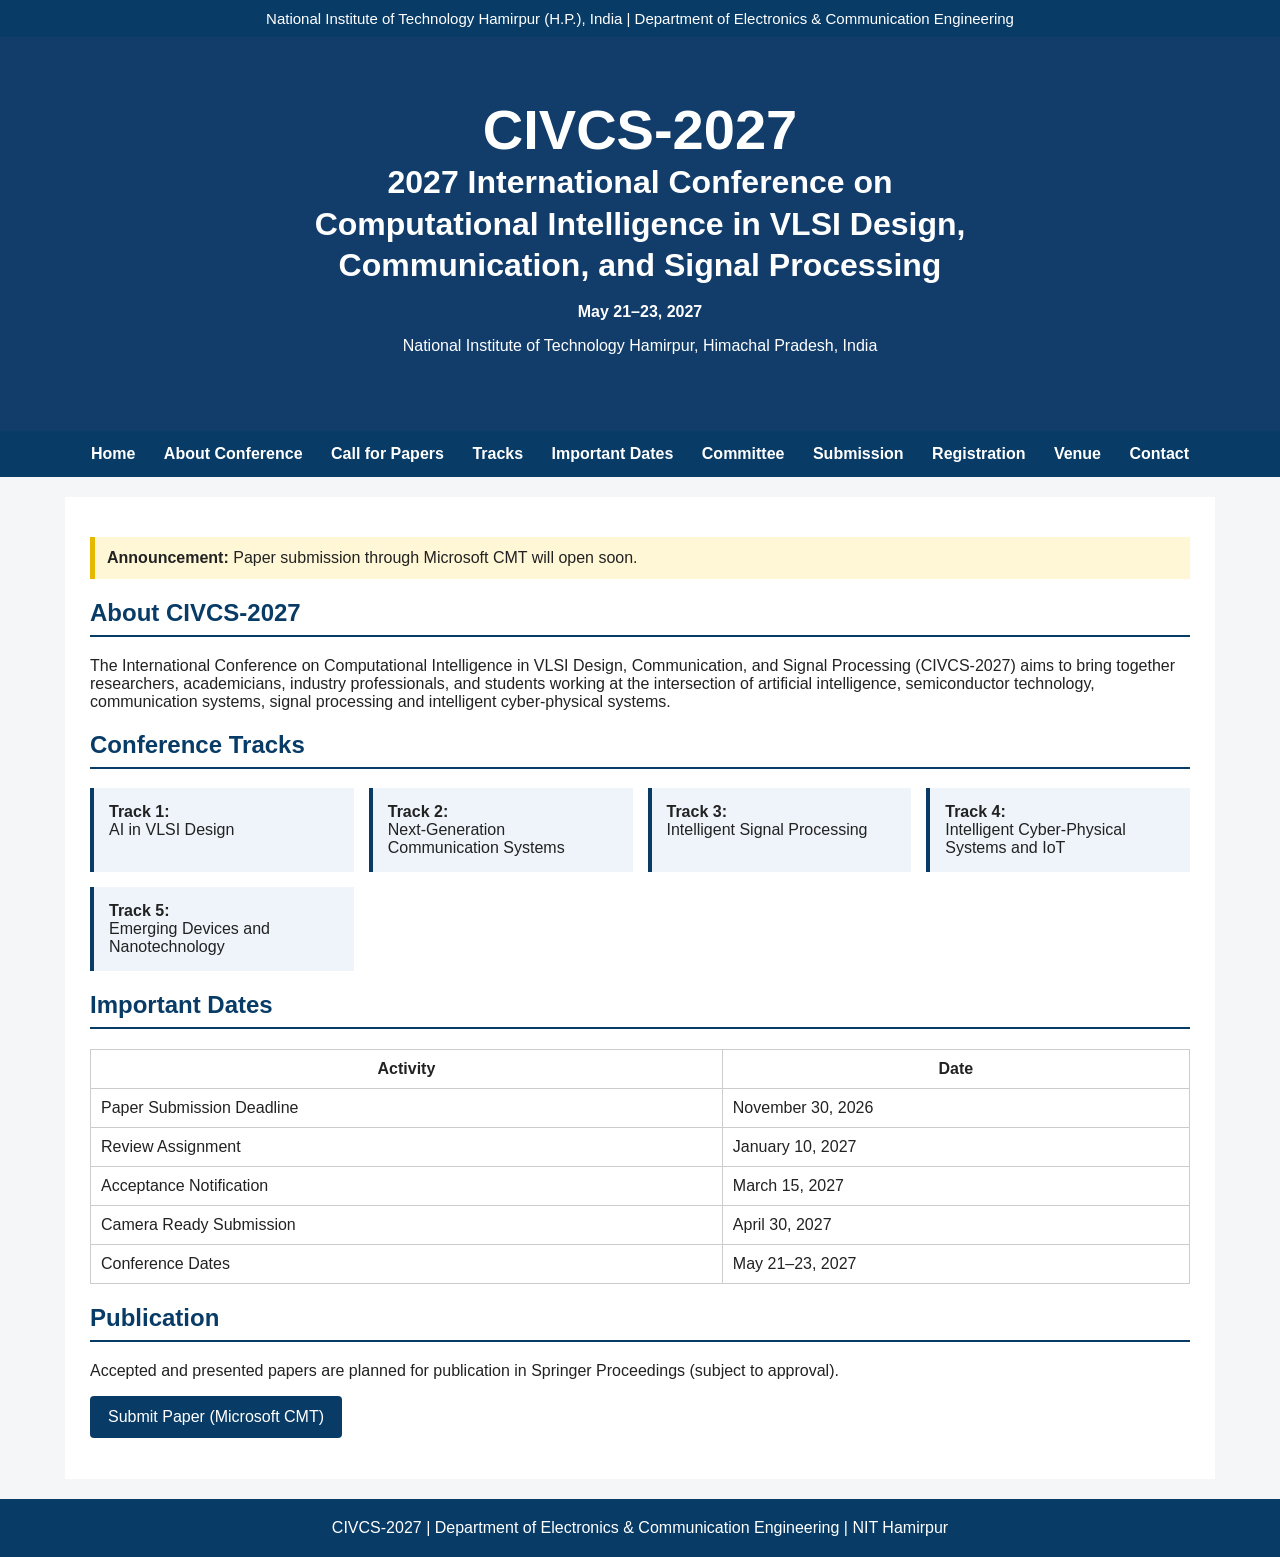
==== index.html @ 6643ed96 "Add files via upload" ====
<!DOCTYPE html>
<html>
<head>
<title>CIVCS-2027</title>
<link rel="stylesheet" href="css/style.css">
</head>
<body>

<div class="top-strip">
National Institute of Technology Hamirpur (H.P.), India |
Department of Electronics & Communication Engineering
</div>

<div class="hero">
<h1>CIVCS-2027</h1>
<h2>2027 International Conference on<br>
Computational Intelligence in VLSI Design,<br>
Communication, and Signal Processing</h2>
<p><strong>May 21–23, 2027</strong></p>
<p>National Institute of Technology Hamirpur, Himachal Pradesh, India</p>
</div>

<nav>
<a href="#">Home</a>
<a href="#">About Conference</a>
<a href="#">Call for Papers</a>
<a href="#">Tracks</a>
<a href="#">Important Dates</a>
<a href="#">Committee</a>
<a href="#">Submission</a>
<a href="#">Registration</a>
<a href="#">Venue</a>
<a href="#">Contact</a>
</nav>

<div class="container">

<div class="notice">
<strong>Announcement:</strong> Paper submission through Microsoft CMT will open soon.
</div>

<h2 class="section-title">About CIVCS-2027</h2>
<p>
The International Conference on Computational Intelligence in VLSI Design, Communication, and Signal Processing (CIVCS-2027)
aims to bring together researchers, academicians, industry professionals, and students working at the intersection of artificial intelligence,
semiconductor technology, communication systems, signal processing and intelligent cyber-physical systems.
</p>

<h2 class="section-title">Conference Tracks</h2>

<div class="cards">
<div class="card"><strong>Track 1:</strong><br>AI in VLSI Design</div>
<div class="card"><strong>Track 2:</strong><br>Next-Generation Communication Systems</div>
<div class="card"><strong>Track 3:</strong><br>Intelligent Signal Processing</div>
<div class="card"><strong>Track 4:</strong><br>Intelligent Cyber-Physical Systems and IoT</div>
<div class="card"><strong>Track 5:</strong><br>Emerging Devices and Nanotechnology</div>
</div>

<h2 class="section-title">Important Dates</h2>
<table>
<tr><th>Activity</th><th>Date</th></tr>
<tr><td>Paper Submission Deadline</td><td>November 30, 2026</td></tr>
<tr><td>Review Assignment</td><td>January 10, 2027</td></tr>
<tr><td>Acceptance Notification</td><td>March 15, 2027</td></tr>
<tr><td>Camera Ready Submission</td><td>April 30, 2027</td></tr>
<tr><td>Conference Dates</td><td>May 21–23, 2027</td></tr>
</table>

<h2 class="section-title">Publication</h2>
<p>Accepted and presented papers are planned for publication in Springer Proceedings (subject to approval).</p>

<p><a class="btn" href="#">Submit Paper (Microsoft CMT)</a></p>

</div>

<footer>
CIVCS-2027 | Department of Electronics & Communication Engineering | NIT Hamirpur
</footer>

</body>
</html>
---- css/style.css ----
body{font-family:Arial,Helvetica,sans-serif;margin:0;background:#f5f6f8;color:#222}
.top-strip{background:#083b66;color:#fff;text-align:center;padding:10px;font-size:15px}
.hero{background:#123d6b;color:white;text-align:center;padding:60px 20px}
.hero h1{font-size:56px;margin:0}
.hero h2{font-size:32px;line-height:1.3;max-width:950px;margin:auto}
nav{background:#083b66;padding:14px;text-align:center}
nav a{color:#fff;text-decoration:none;padding:10px 12px;font-weight:bold}
.container{max-width:1100px;margin:20px auto;background:#fff;padding:25px}
.section-title{color:#083b66;border-bottom:2px solid #083b66;padding-bottom:8px}
.notice{background:#fff7d6;padding:12px;border-left:5px solid #e6b800;margin:15px 0}
.cards{display:grid;grid-template-columns:repeat(auto-fit,minmax(250px,1fr));gap:15px}
.card{background:#eef4fa;padding:15px;border-left:4px solid #083b66}
table{border-collapse:collapse;width:100%}
th,td{border:1px solid #ccc;padding:10px}
.btn{display:inline-block;background:#083b66;color:#fff;padding:12px 18px;text-decoration:none;border-radius:4px}
footer{background:#083b66;color:white;text-align:center;padding:20px}
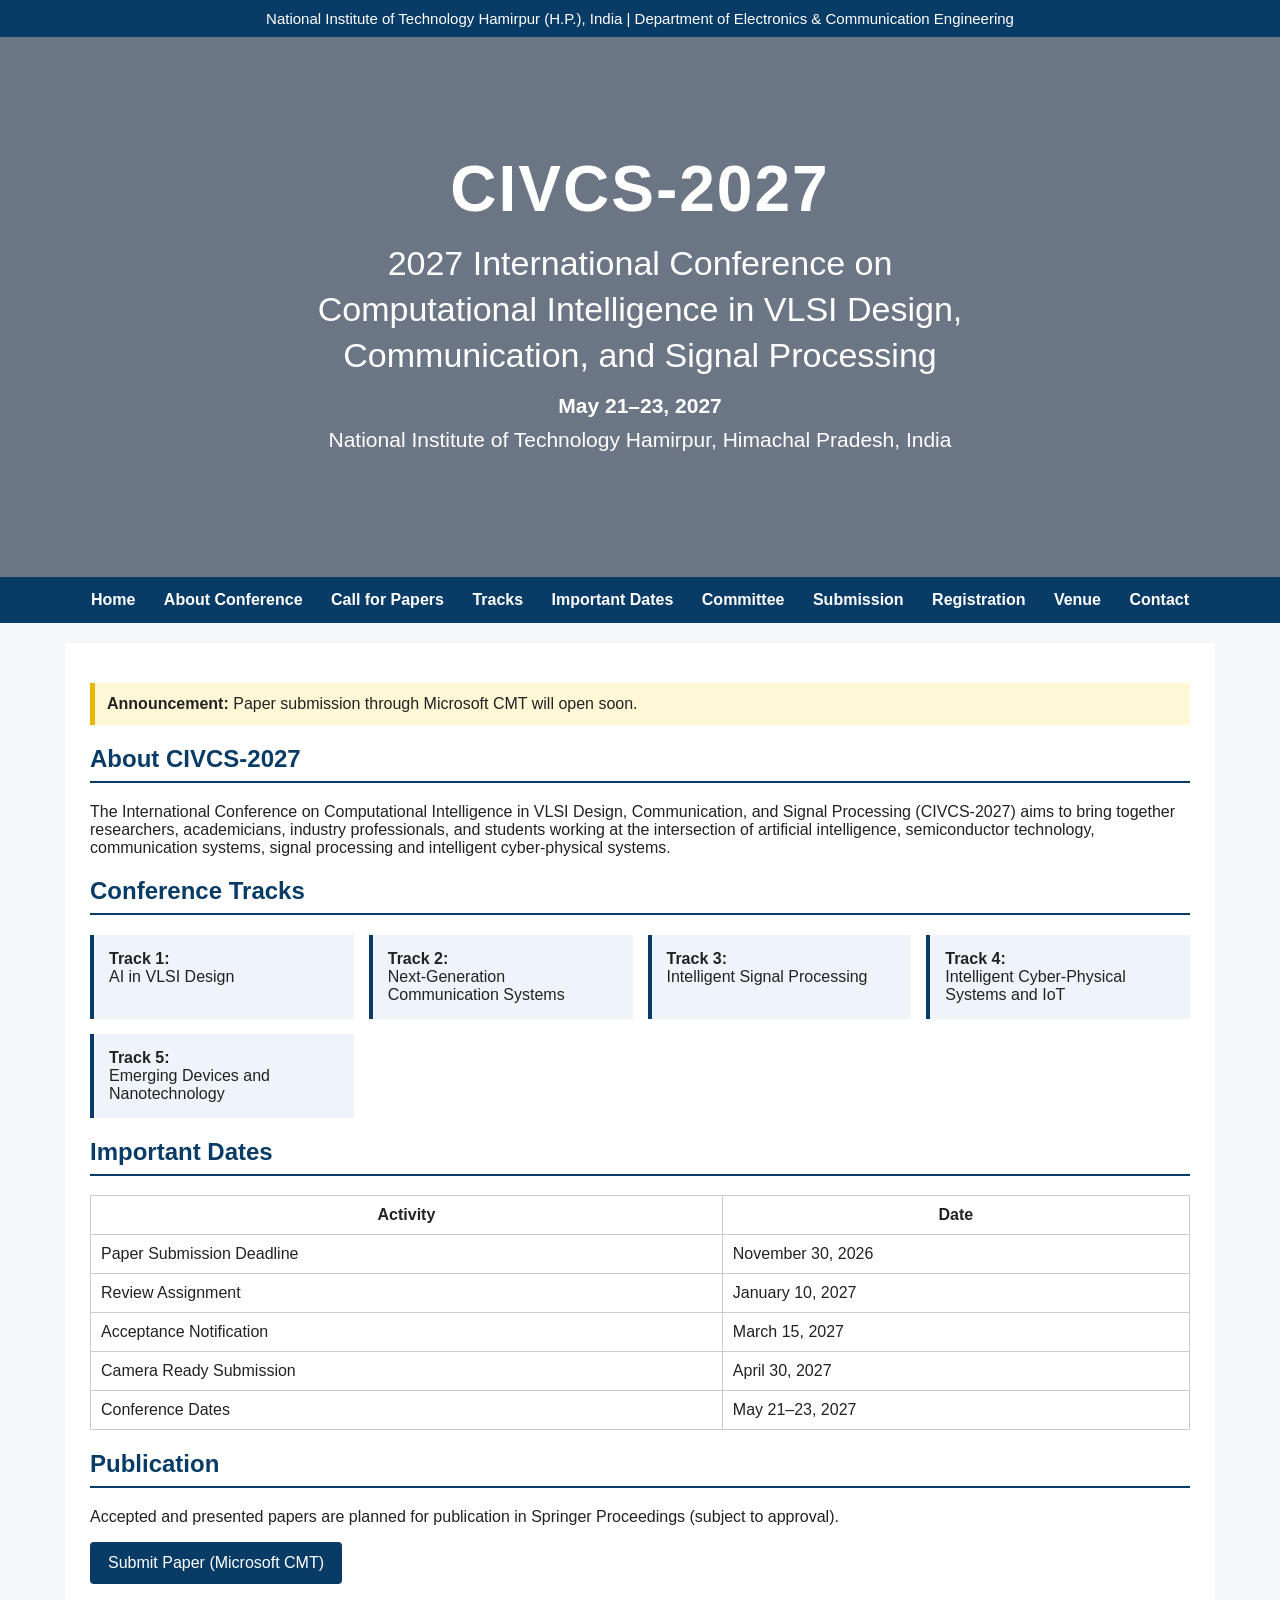
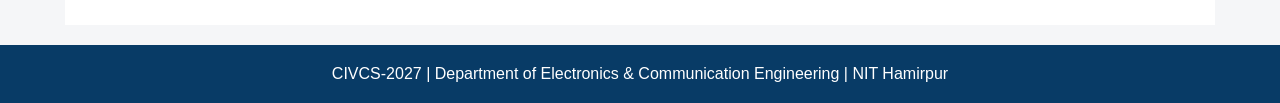
==== commit 3ed0b7ff: "Add files via upload" ====
--- a/index.html
+++ b/index.html
@@ -1,10 +1,7 @@
-<!DOCTYPE html>
-<html>
-<head>
+<!DOCTYPE html><html><head>
 <title>CIVCS-2027</title>
 <link rel="stylesheet" href="css/style.css">
-</head>
-<body>
+</head><body>
 
 <div class="top-strip">
 National Institute of Technology Hamirpur (H.P.), India |
@@ -12,12 +9,14 @@
 </div>
 
 <div class="hero">
+<div class="hero-content">
 <h1>CIVCS-2027</h1>
 <h2>2027 International Conference on<br>
 Computational Intelligence in VLSI Design,<br>
 Communication, and Signal Processing</h2>
 <p><strong>May 21–23, 2027</strong></p>
 <p>National Institute of Technology Hamirpur, Himachal Pradesh, India</p>
+</div>
 </div>
 
 <nav>
@@ -34,20 +33,14 @@
 </nav>
 
 <div class="container">
-
-<div class="notice">
-<strong>Announcement:</strong> Paper submission through Microsoft CMT will open soon.
-</div>
+<div class="notice"><strong>Announcement:</strong> Paper submission through Microsoft CMT will open soon.</div>
 
 <h2 class="section-title">About CIVCS-2027</h2>
-<p>
-The International Conference on Computational Intelligence in VLSI Design, Communication, and Signal Processing (CIVCS-2027)
+<p>The International Conference on Computational Intelligence in VLSI Design, Communication, and Signal Processing (CIVCS-2027)
 aims to bring together researchers, academicians, industry professionals, and students working at the intersection of artificial intelligence,
-semiconductor technology, communication systems, signal processing and intelligent cyber-physical systems.
-</p>
+semiconductor technology, communication systems, signal processing and intelligent cyber-physical systems.</p>
 
 <h2 class="section-title">Conference Tracks</h2>
-
 <div class="cards">
 <div class="card"><strong>Track 1:</strong><br>AI in VLSI Design</div>
 <div class="card"><strong>Track 2:</strong><br>Next-Generation Communication Systems</div>
@@ -70,12 +63,7 @@
 <p>Accepted and presented papers are planned for publication in Springer Proceedings (subject to approval).</p>
 
 <p><a class="btn" href="#">Submit Paper (Microsoft CMT)</a></p>
-
 </div>
 
-<footer>
-CIVCS-2027 | Department of Electronics & Communication Engineering | NIT Hamirpur
-</footer>
-
-</body>
-</html>
+<footer>CIVCS-2027 | Department of Electronics & Communication Engineering | NIT Hamirpur</footer>
+</body></html>
--- a/css/style.css
+++ b/css/style.css
@@ -1,9 +1,24 @@
 
 body{font-family:Arial,Helvetica,sans-serif;margin:0;background:#f5f6f8;color:#222}
 .top-strip{background:#083b66;color:#fff;text-align:center;padding:10px;font-size:15px}
-.hero{background:#123d6b;color:white;text-align:center;padding:60px 20px}
-.hero h1{font-size:56px;margin:0}
-.hero h2{font-size:32px;line-height:1.3;max-width:950px;margin:auto}
+.hero{
+height:500px;
+background:
+linear-gradient(rgba(8,25,50,.58),rgba(8,25,50,.58)),
+url('images/banner.png');
+background-size:cover;
+background-position:center;
+display:flex;
+align-items:center;
+justify-content:center;
+text-align:center;
+color:white;
+padding:20px;
+}
+.hero-content{max-width:1000px}
+.hero h1{font-size:64px;margin:0;letter-spacing:2px;font-weight:700}
+.hero h2{font-size:34px;line-height:1.35;margin:15px auto;max-width:900px;font-weight:500}
+.hero p{font-size:21px;margin:10px 0}
 nav{background:#083b66;padding:14px;text-align:center}
 nav a{color:#fff;text-decoration:none;padding:10px 12px;font-weight:bold}
 .container{max-width:1100px;margin:20px auto;background:#fff;padding:25px}
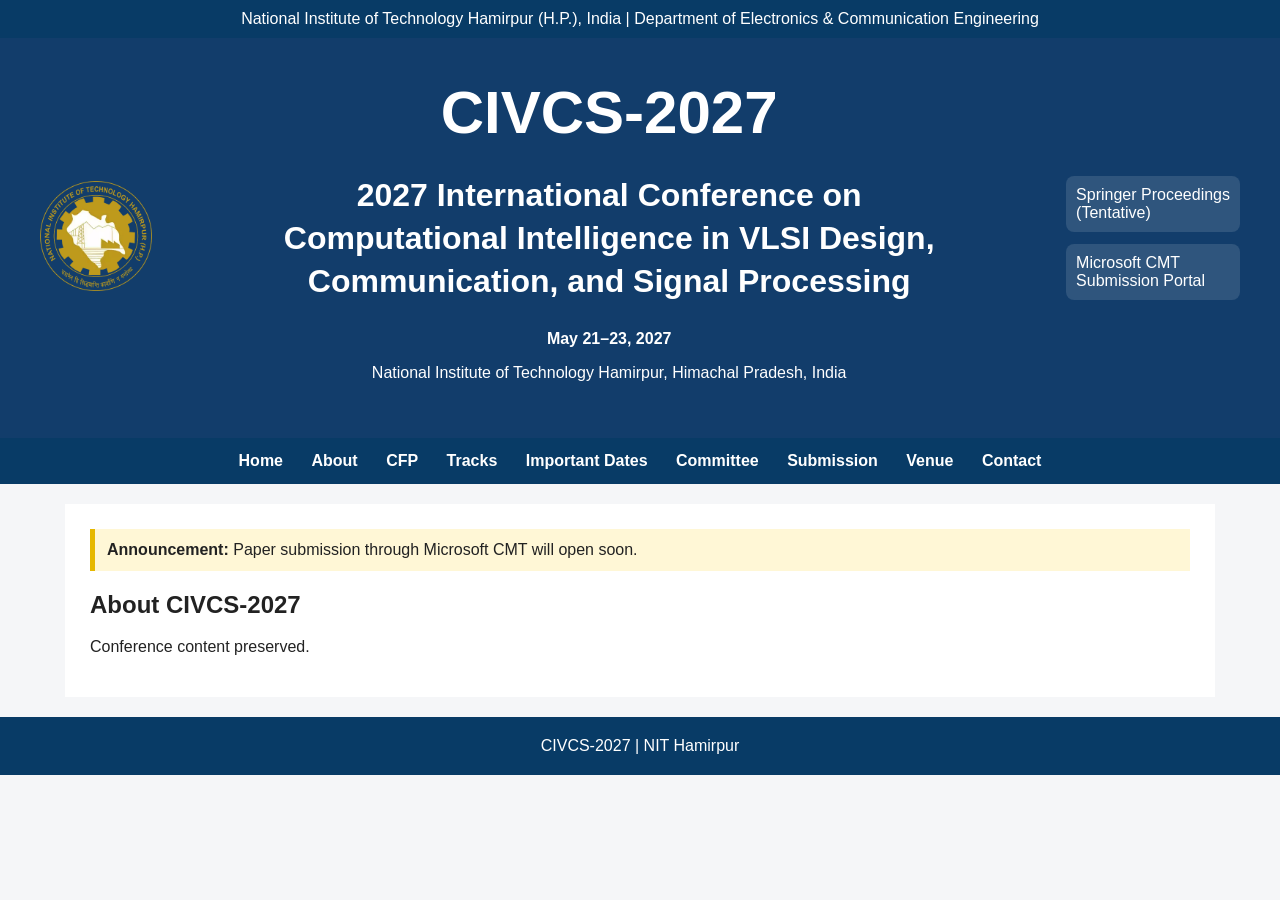
==== commit 33596238: "Add files via upload" ====
--- a/index.html
+++ b/index.html
@@ -1,7 +1,6 @@
-<!DOCTYPE html><html><head>
-<title>CIVCS-2027</title>
-<link rel="stylesheet" href="css/style.css">
-</head><body>
+<!DOCTYPE html>
+<html><head><title>CIVCS-2027</title>
+<link rel="stylesheet" href="css/style.css"></head><body>
 
 <div class="top-strip">
 National Institute of Technology Hamirpur (H.P.), India |
@@ -9,6 +8,12 @@
 </div>
 
 <div class="hero">
+<div class="hero-wrap">
+
+<div class="logo-left">
+<img src="images/nit_logo.png">
+</div>
+
 <div class="hero-content">
 <h1>CIVCS-2027</h1>
 <h2>2027 International Conference on<br>
@@ -17,53 +22,32 @@
 <p><strong>May 21–23, 2027</strong></p>
 <p>National Institute of Technology Hamirpur, Himachal Pradesh, India</p>
 </div>
+
+<div class="right-badges">
+<div class="badge">Springer Proceedings<br>(Tentative)</div>
+<div class="badge">Microsoft CMT<br>Submission Portal</div>
+</div>
+
+</div>
 </div>
 
 <nav>
 <a href="#">Home</a>
-<a href="#">About Conference</a>
-<a href="#">Call for Papers</a>
+<a href="#">About</a>
+<a href="#">CFP</a>
 <a href="#">Tracks</a>
 <a href="#">Important Dates</a>
 <a href="#">Committee</a>
 <a href="#">Submission</a>
-<a href="#">Registration</a>
 <a href="#">Venue</a>
 <a href="#">Contact</a>
 </nav>
 
 <div class="container">
 <div class="notice"><strong>Announcement:</strong> Paper submission through Microsoft CMT will open soon.</div>
-
-<h2 class="section-title">About CIVCS-2027</h2>
-<p>The International Conference on Computational Intelligence in VLSI Design, Communication, and Signal Processing (CIVCS-2027)
-aims to bring together researchers, academicians, industry professionals, and students working at the intersection of artificial intelligence,
-semiconductor technology, communication systems, signal processing and intelligent cyber-physical systems.</p>
-
-<h2 class="section-title">Conference Tracks</h2>
-<div class="cards">
-<div class="card"><strong>Track 1:</strong><br>AI in VLSI Design</div>
-<div class="card"><strong>Track 2:</strong><br>Next-Generation Communication Systems</div>
-<div class="card"><strong>Track 3:</strong><br>Intelligent Signal Processing</div>
-<div class="card"><strong>Track 4:</strong><br>Intelligent Cyber-Physical Systems and IoT</div>
-<div class="card"><strong>Track 5:</strong><br>Emerging Devices and Nanotechnology</div>
+<h2>About CIVCS-2027</h2>
+<p>Conference content preserved.</p>
 </div>
 
-<h2 class="section-title">Important Dates</h2>
-<table>
-<tr><th>Activity</th><th>Date</th></tr>
-<tr><td>Paper Submission Deadline</td><td>November 30, 2026</td></tr>
-<tr><td>Review Assignment</td><td>January 10, 2027</td></tr>
-<tr><td>Acceptance Notification</td><td>March 15, 2027</td></tr>
-<tr><td>Camera Ready Submission</td><td>April 30, 2027</td></tr>
-<tr><td>Conference Dates</td><td>May 21–23, 2027</td></tr>
-</table>
-
-<h2 class="section-title">Publication</h2>
-<p>Accepted and presented papers are planned for publication in Springer Proceedings (subject to approval).</p>
-
-<p><a class="btn" href="#">Submit Paper (Microsoft CMT)</a></p>
-</div>
-
-<footer>CIVCS-2027 | Department of Electronics & Communication Engineering | NIT Hamirpur</footer>
+<footer>CIVCS-2027 | NIT Hamirpur</footer>
 </body></html>
--- a/css/style.css
+++ b/css/style.css
@@ -1,32 +1,16 @@
 
 body{font-family:Arial,Helvetica,sans-serif;margin:0;background:#f5f6f8;color:#222}
-.top-strip{background:#083b66;color:#fff;text-align:center;padding:10px;font-size:15px}
-.hero{
-height:500px;
-background:
-linear-gradient(rgba(8,25,50,.58),rgba(8,25,50,.58)),
-url('images/banner.png');
-background-size:cover;
-background-position:center;
-display:flex;
-align-items:center;
-justify-content:center;
-text-align:center;
-color:white;
-padding:20px;
-}
-.hero-content{max-width:1000px}
-.hero h1{font-size:64px;margin:0;letter-spacing:2px;font-weight:700}
-.hero h2{font-size:34px;line-height:1.35;margin:15px auto;max-width:900px;font-weight:500}
-.hero p{font-size:21px;margin:10px 0}
+.top-strip{background:#083b66;color:#fff;text-align:center;padding:10px}
+.hero{background:#123d6b;color:white;padding:40px 20px}
+.hero-wrap{display:flex;justify-content:space-between;align-items:center;max-width:1200px;margin:auto}
+.logo-left img{height:110px}
+.hero-content{text-align:center;max-width:700px}
+.hero-content h1{font-size:60px;margin:0}
+.hero-content h2{font-size:32px;line-height:1.35}
+.right-badges{display:flex;flex-direction:column;gap:12px}
+.badge{background:rgba(255,255,255,.12);padding:10px;border-radius:8px}
 nav{background:#083b66;padding:14px;text-align:center}
-nav a{color:#fff;text-decoration:none;padding:10px 12px;font-weight:bold}
-.container{max-width:1100px;margin:20px auto;background:#fff;padding:25px}
-.section-title{color:#083b66;border-bottom:2px solid #083b66;padding-bottom:8px}
-.notice{background:#fff7d6;padding:12px;border-left:5px solid #e6b800;margin:15px 0}
-.cards{display:grid;grid-template-columns:repeat(auto-fit,minmax(250px,1fr));gap:15px}
-.card{background:#eef4fa;padding:15px;border-left:4px solid #083b66}
-table{border-collapse:collapse;width:100%}
-th,td{border:1px solid #ccc;padding:10px}
-.btn{display:inline-block;background:#083b66;color:#fff;padding:12px 18px;text-decoration:none;border-radius:4px}
+nav a{color:white;text-decoration:none;padding:12px;font-weight:bold}
+.container{max-width:1100px;margin:20px auto;background:white;padding:25px}
+.notice{background:#fff7d6;padding:12px;border-left:5px solid #e6b800}
 footer{background:#083b66;color:white;text-align:center;padding:20px}
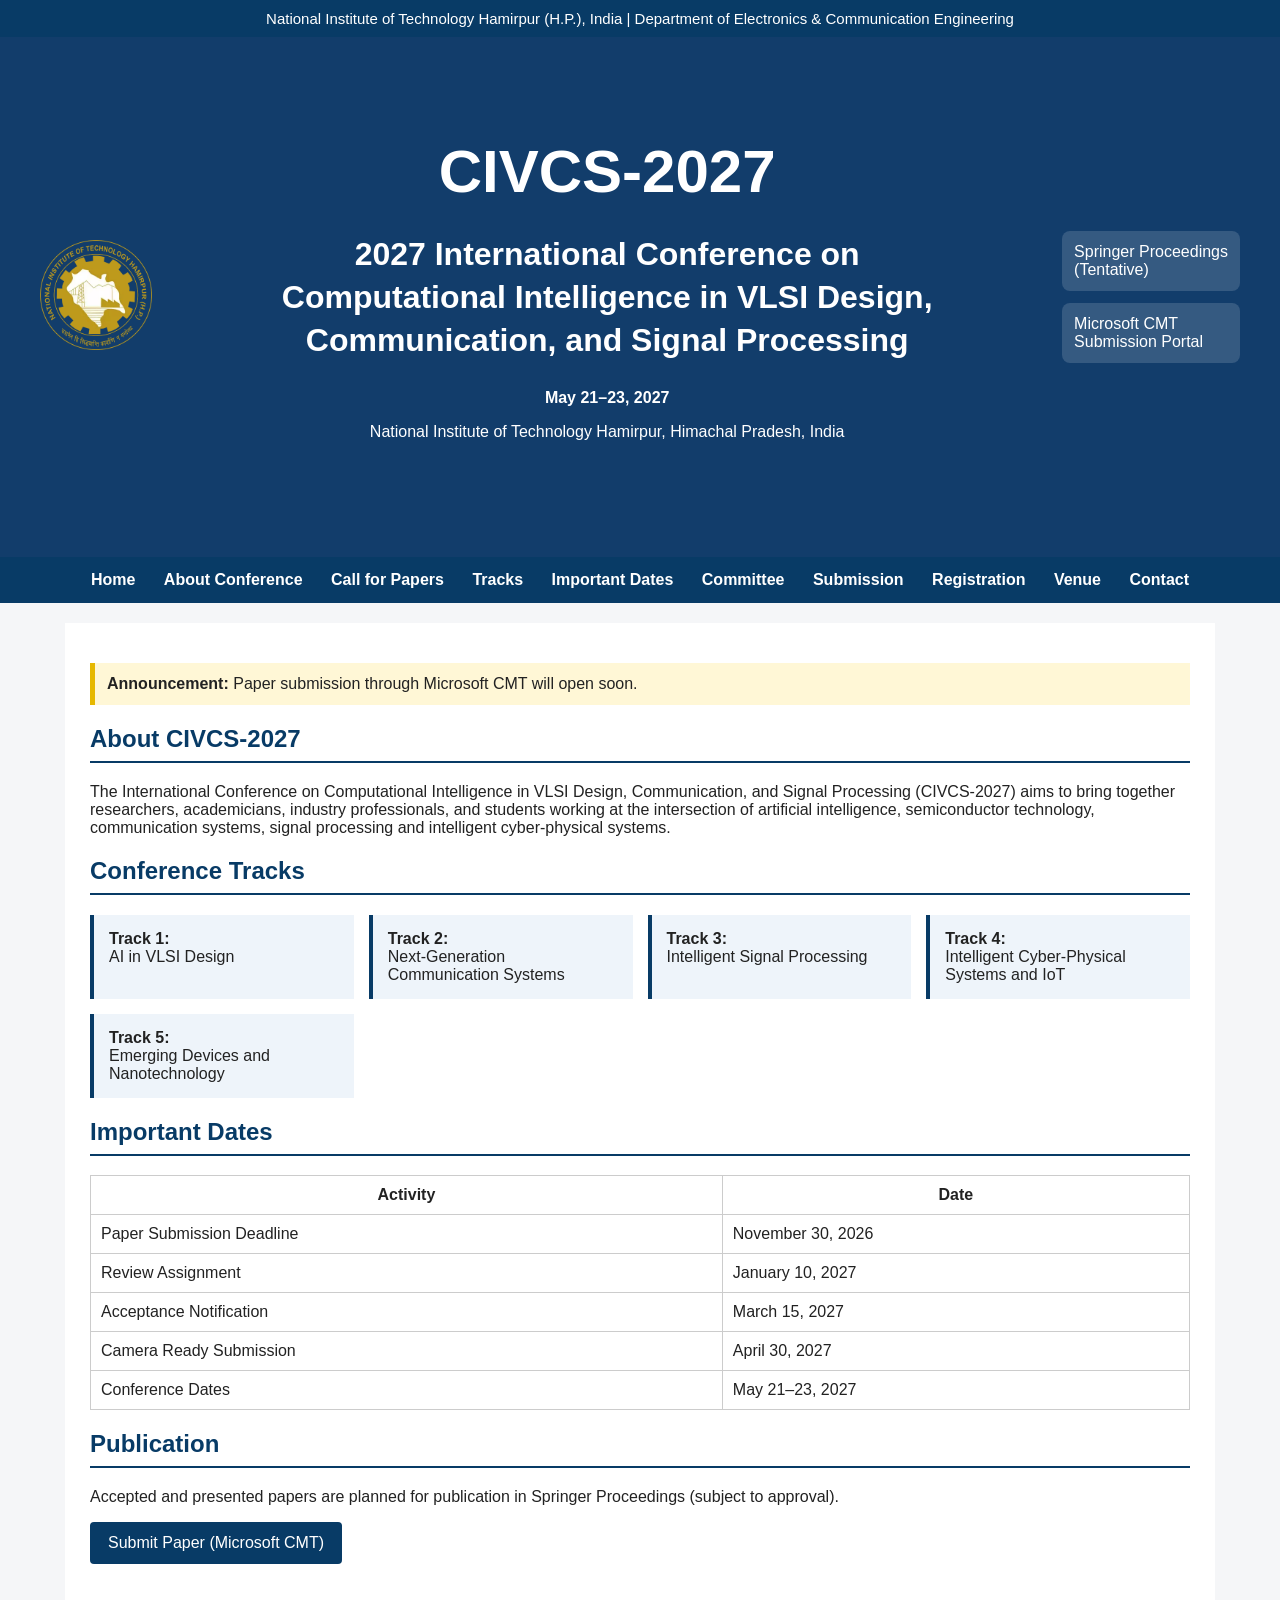
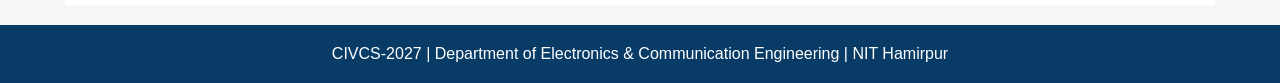
==== commit 2348110b: "Add files via upload" ====
--- a/index.html
+++ b/index.html
@@ -33,21 +33,55 @@
 
 <nav>
 <a href="#">Home</a>
-<a href="#">About</a>
-<a href="#">CFP</a>
+<a href="#">About Conference</a>
+<a href="#">Call for Papers</a>
 <a href="#">Tracks</a>
 <a href="#">Important Dates</a>
 <a href="#">Committee</a>
 <a href="#">Submission</a>
+<a href="#">Registration</a>
 <a href="#">Venue</a>
 <a href="#">Contact</a>
 </nav>
 
 <div class="container">
-<div class="notice"><strong>Announcement:</strong> Paper submission through Microsoft CMT will open soon.</div>
-<h2>About CIVCS-2027</h2>
-<p>Conference content preserved.</p>
+
+<div class="notice">
+<strong>Announcement:</strong> Paper submission through Microsoft CMT will open soon.
 </div>
 
-<footer>CIVCS-2027 | NIT Hamirpur</footer>
+<h2 class="section-title">About CIVCS-2027</h2>
+<p>
+The International Conference on Computational Intelligence in VLSI Design, Communication, and Signal Processing (CIVCS-2027)
+aims to bring together researchers, academicians, industry professionals, and students working at the intersection of artificial intelligence,
+semiconductor technology, communication systems, signal processing and intelligent cyber-physical systems.
+</p>
+
+<h2 class="section-title">Conference Tracks</h2>
+<div class="cards">
+<div class="card"><strong>Track 1:</strong><br>AI in VLSI Design</div>
+<div class="card"><strong>Track 2:</strong><br>Next-Generation Communication Systems</div>
+<div class="card"><strong>Track 3:</strong><br>Intelligent Signal Processing</div>
+<div class="card"><strong>Track 4:</strong><br>Intelligent Cyber-Physical Systems and IoT</div>
+<div class="card"><strong>Track 5:</strong><br>Emerging Devices and Nanotechnology</div>
+</div>
+
+<h2 class="section-title">Important Dates</h2>
+<table>
+<tr><th>Activity</th><th>Date</th></tr>
+<tr><td>Paper Submission Deadline</td><td>November 30, 2026</td></tr>
+<tr><td>Review Assignment</td><td>January 10, 2027</td></tr>
+<tr><td>Acceptance Notification</td><td>March 15, 2027</td></tr>
+<tr><td>Camera Ready Submission</td><td>April 30, 2027</td></tr>
+<tr><td>Conference Dates</td><td>May 21–23, 2027</td></tr>
+</table>
+
+<h2 class="section-title">Publication</h2>
+<p>Accepted and presented papers are planned for publication in Springer Proceedings (subject to approval).</p>
+
+<p><a class="btn" href="#">Submit Paper (Microsoft CMT)</a></p>
+
+</div>
+
+<footer>CIVCS-2027 | Department of Electronics & Communication Engineering | NIT Hamirpur</footer>
 </body></html>
--- a/css/style.css
+++ b/css/style.css
@@ -1,16 +1,25 @@
 
 body{font-family:Arial,Helvetica,sans-serif;margin:0;background:#f5f6f8;color:#222}
-.top-strip{background:#083b66;color:#fff;text-align:center;padding:10px}
-.hero{background:#123d6b;color:white;padding:40px 20px}
-.hero-wrap{display:flex;justify-content:space-between;align-items:center;max-width:1200px;margin:auto}
+.top-strip{background:#083b66;color:#fff;text-align:center;padding:10px;font-size:15px}
+.hero{
+height:460px;background:#123d6b;color:#fff;padding:30px 20px;
+display:flex;align-items:center;justify-content:center
+}
+.hero-wrap{display:flex;justify-content:space-between;align-items:center;max-width:1200px;width:100%}
 .logo-left img{height:110px}
 .hero-content{text-align:center;max-width:700px}
 .hero-content h1{font-size:60px;margin:0}
 .hero-content h2{font-size:32px;line-height:1.35}
 .right-badges{display:flex;flex-direction:column;gap:12px}
-.badge{background:rgba(255,255,255,.12);padding:10px;border-radius:8px}
+.badge{background:rgba(255,255,255,.15);padding:12px;border-radius:8px}
 nav{background:#083b66;padding:14px;text-align:center}
-nav a{color:white;text-decoration:none;padding:12px;font-weight:bold}
-.container{max-width:1100px;margin:20px auto;background:white;padding:25px}
-.notice{background:#fff7d6;padding:12px;border-left:5px solid #e6b800}
-footer{background:#083b66;color:white;text-align:center;padding:20px}
+nav a{color:#fff;text-decoration:none;padding:12px;font-weight:bold}
+.container{max-width:1100px;margin:20px auto;background:#fff;padding:25px}
+.section-title{color:#083b66;border-bottom:2px solid #083b66;padding-bottom:8px}
+.notice{background:#fff7d6;padding:12px;border-left:5px solid #e6b800;margin:15px 0}
+.cards{display:grid;grid-template-columns:repeat(auto-fit,minmax(250px,1fr));gap:15px}
+.card{background:#eef4fa;padding:15px;border-left:4px solid #083b66}
+table{border-collapse:collapse;width:100%}
+th,td{border:1px solid #ccc;padding:10px}
+.btn{display:inline-block;background:#083b66;color:#fff;padding:12px 18px;text-decoration:none;border-radius:4px}
+footer{background:#083b66;color:#fff;text-align:center;padding:20px}
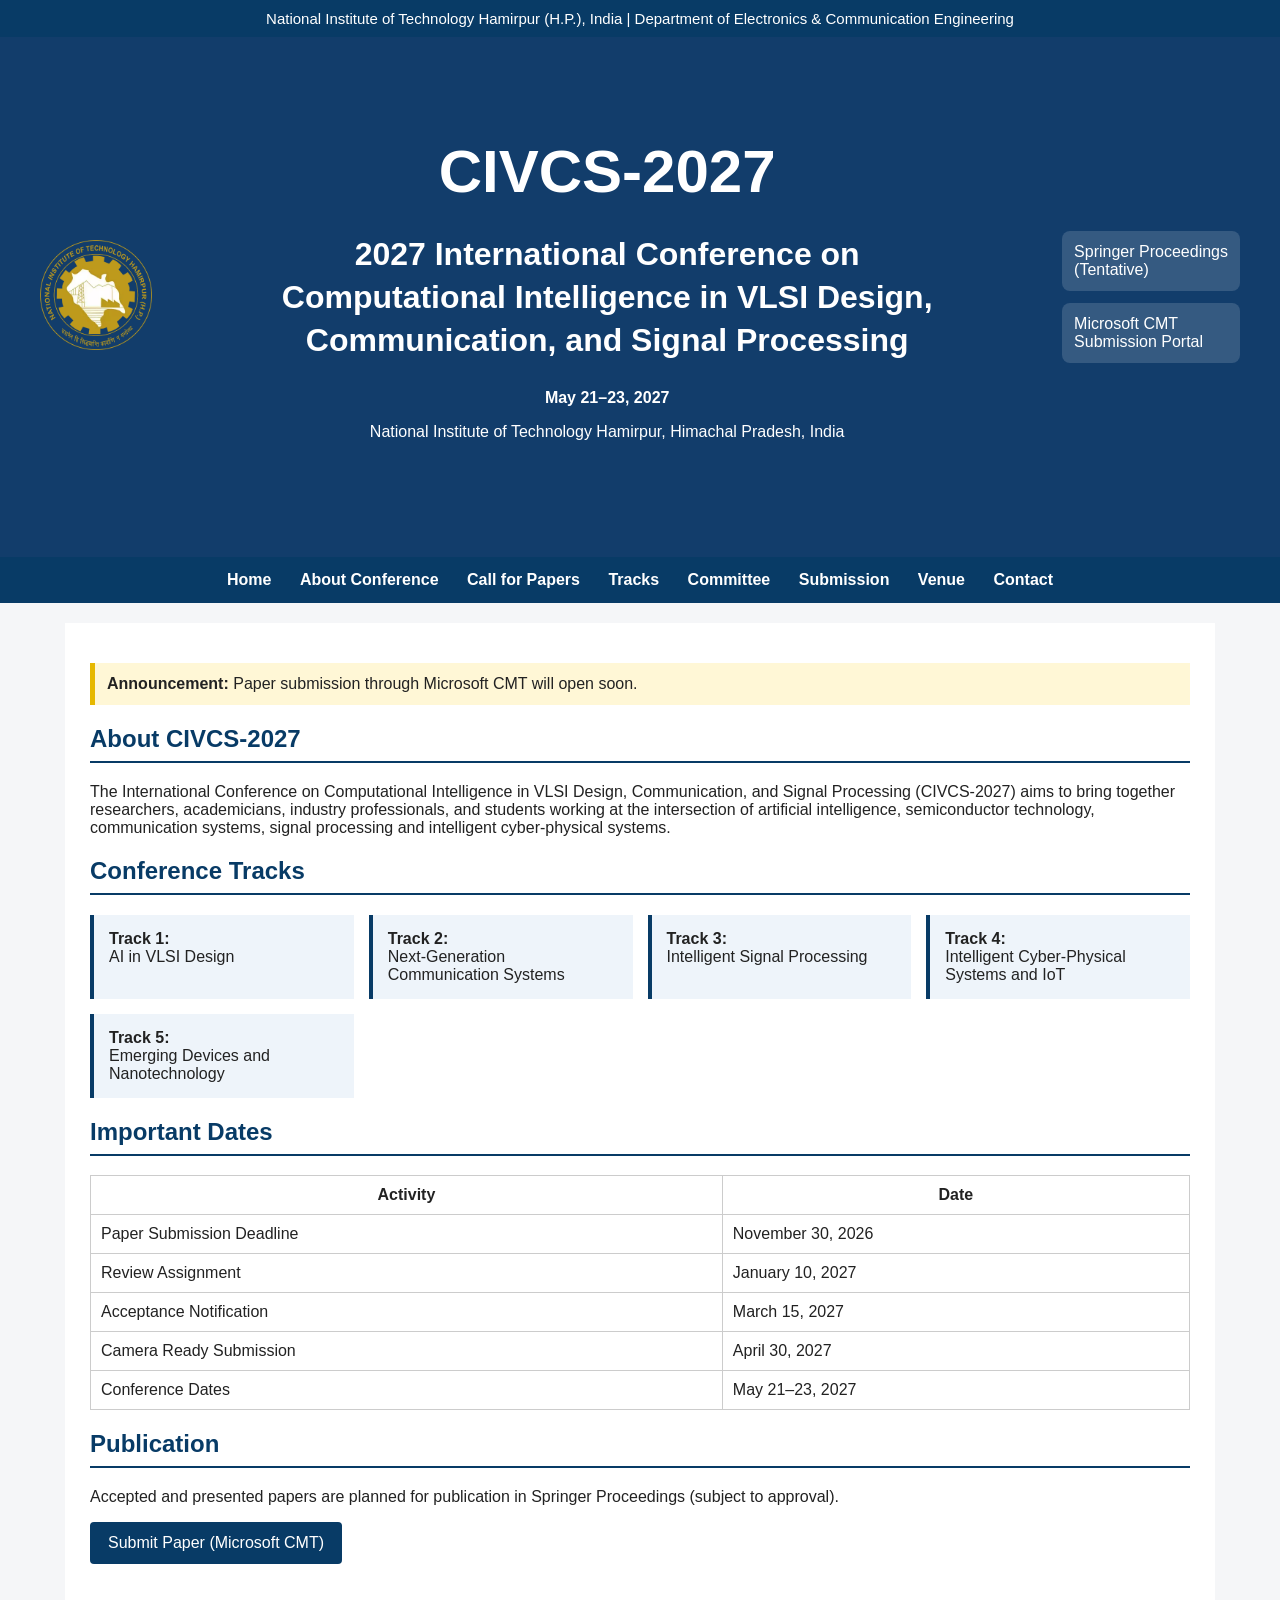
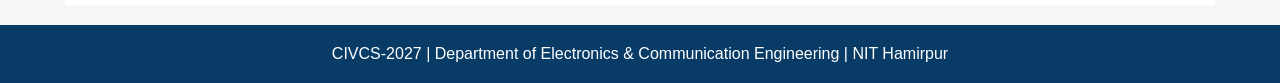
==== commit 2b92f263: "Update index.html" ====
--- a/index.html
+++ b/index.html
@@ -32,16 +32,21 @@
 </div>
 
 <nav>
-<a href="#">Home</a>
-<a href="#">About Conference</a>
-<a href="#">Call for Papers</a>
-<a href="#">Tracks</a>
-<a href="#">Important Dates</a>
-<a href="#">Committee</a>
-<a href="#">Submission</a>
-<a href="#">Registration</a>
-<a href="#">Venue</a>
-<a href="#">Contact</a>
+<a href="index.html">Home</a>
+
+<a href="about.html">About Conference</a>
+
+<a href="cfp.html">Call for Papers</a>
+
+<a href="tracks.html">Tracks</a>
+
+<a href="committee.html">Committee</a>
+
+<a href="submission.html">Submission</a>
+
+<a href="venue.html">Venue</a>
+
+<a href="contact.html">Contact</a>
 </nav>
 
 <div class="container">
@@ -84,4 +89,4 @@
 </div>
 
 <footer>CIVCS-2027 | Department of Electronics & Communication Engineering | NIT Hamirpur</footer>
-</body></html>+</body></html>
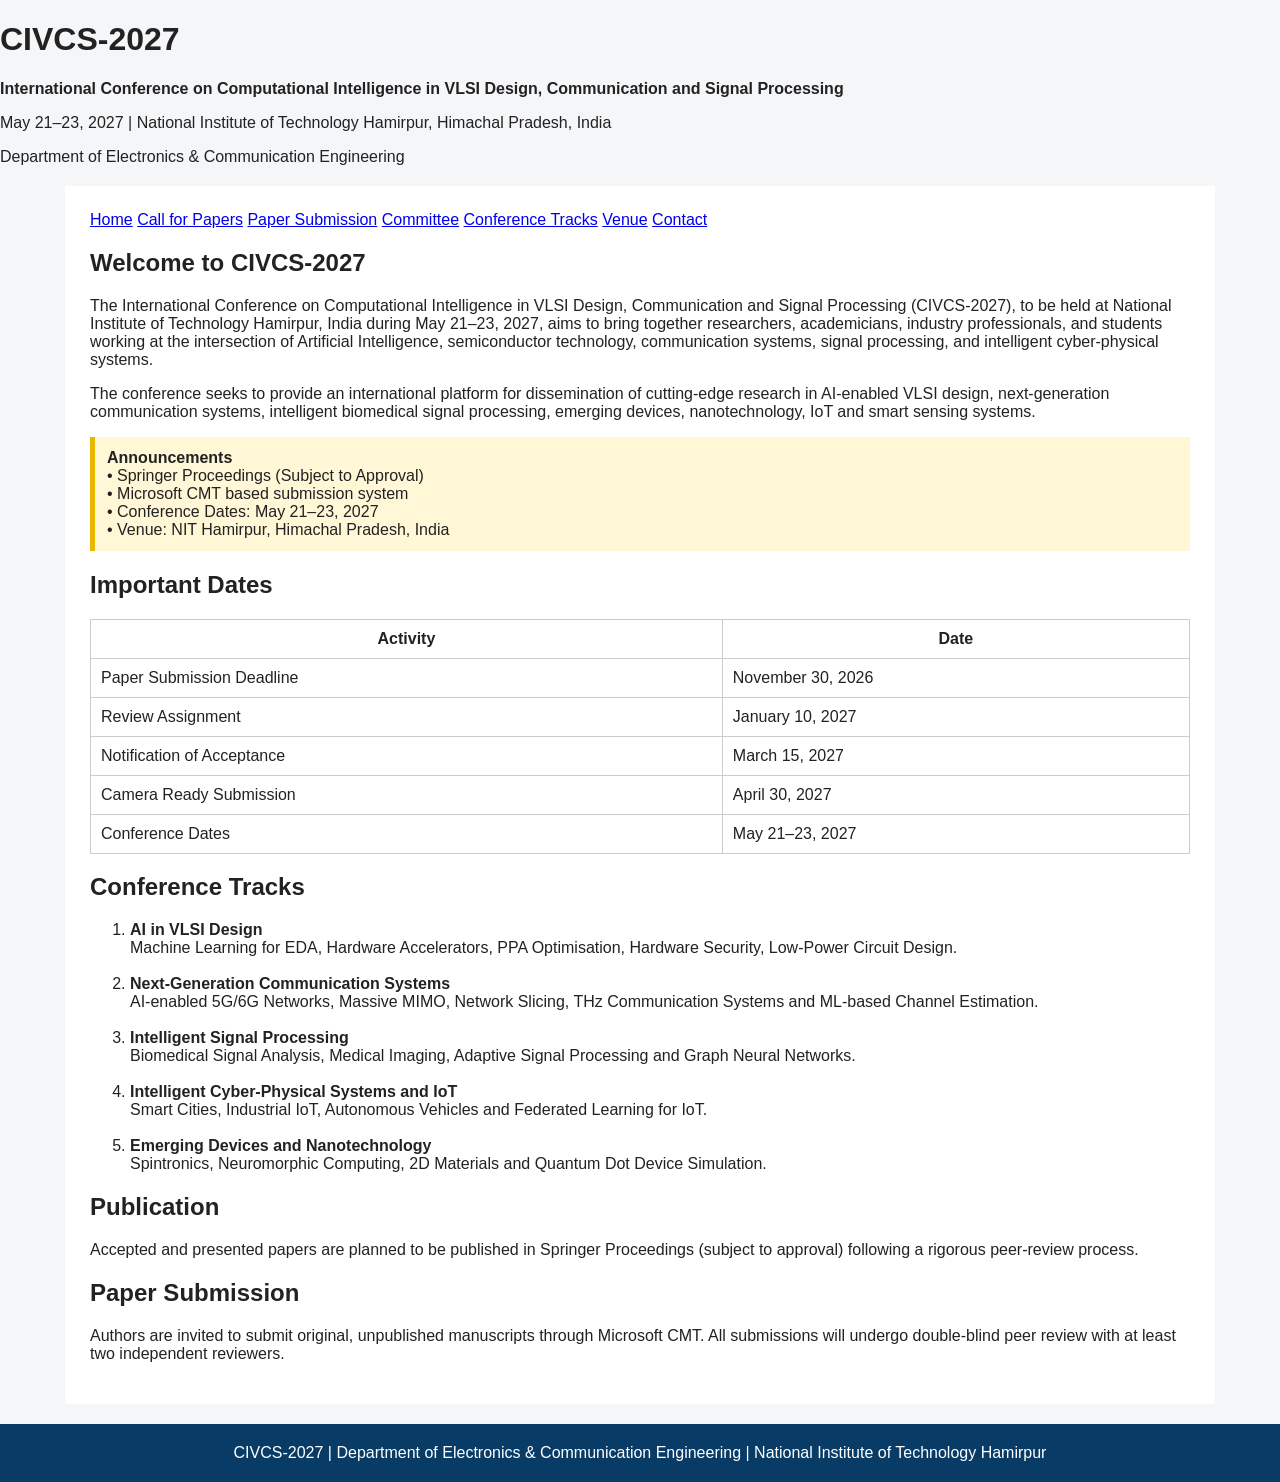
==== commit 9c184d69: "Add files via upload" ====
--- a/index.html
+++ b/index.html
@@ -1,92 +1,95 @@
 <!DOCTYPE html>
-<html><head><title>CIVCS-2027</title>
-<link rel="stylesheet" href="css/style.css"></head><body>
+<html><head>
+<title>CIVCS-2027</title>
+<link rel="stylesheet" href="css/style.css">
+</head><body>
 
-<div class="top-strip">
-National Institute of Technology Hamirpur (H.P.), India |
-Department of Electronics & Communication Engineering
+<div class="header">
+<h1>CIVCS-2027</h1>
+<p><strong>International Conference on Computational Intelligence in VLSI Design, Communication and Signal Processing</strong></p>
+<p>May 21–23, 2027 | National Institute of Technology Hamirpur, Himachal Pradesh, India</p>
+<p>Department of Electronics & Communication Engineering</p>
 </div>
 
-<div class="hero">
-<div class="hero-wrap">
+<div class="container">
 
-<div class="logo-left">
-<img src="images/nit_logo.png">
+<div class="sidebar">
+<a href="index.html">Home</a>
+<a href="cfp.html">Call for Papers</a>
+<a href="submission.html">Paper Submission</a>
+<a href="committee.html">Committee</a>
+<a href="tracks.html">Conference Tracks</a>
+<a href="venue.html">Venue</a>
+<a href="contact.html">Contact</a>
 </div>
 
-<div class="hero-content">
-<h1>CIVCS-2027</h1>
-<h2>2027 International Conference on<br>
-Computational Intelligence in VLSI Design,<br>
-Communication, and Signal Processing</h2>
-<p><strong>May 21–23, 2027</strong></p>
-<p>National Institute of Technology Hamirpur, Himachal Pradesh, India</p>
+<div class="content">
+
+<h2>Welcome to CIVCS-2027</h2>
+<p>
+The International Conference on Computational Intelligence in VLSI Design, Communication and Signal Processing (CIVCS-2027),
+to be held at National Institute of Technology Hamirpur, India during May 21–23, 2027, aims to bring together researchers,
+academicians, industry professionals, and students working at the intersection of Artificial Intelligence, semiconductor technology,
+communication systems, signal processing, and intelligent cyber-physical systems.
+</p>
+<p>
+The conference seeks to provide an international platform for dissemination of cutting-edge research in AI-enabled VLSI design,
+next-generation communication systems, intelligent biomedical signal processing, emerging devices, nanotechnology, IoT and smart sensing systems.
+</p>
+
+<div class="notice">
+<strong>Announcements</strong><br>
+• Springer Proceedings (Subject to Approval)<br>
+• Microsoft CMT based submission system<br>
+• Conference Dates: May 21–23, 2027<br>
+• Venue: NIT Hamirpur, Himachal Pradesh, India
 </div>
 
-<div class="right-badges">
-<div class="badge">Springer Proceedings<br>(Tentative)</div>
-<div class="badge">Microsoft CMT<br>Submission Portal</div>
-</div>
+<h2>Important Dates</h2>
+<table>
+<tr><th>Activity</th><th>Date</th></tr>
+<tr><td>Paper Submission Deadline</td><td>November 30, 2026</td></tr>
+<tr><td>Review Assignment</td><td>January 10, 2027</td></tr>
+<tr><td>Notification of Acceptance</td><td>March 15, 2027</td></tr>
+<tr><td>Camera Ready Submission</td><td>April 30, 2027</td></tr>
+<tr><td>Conference Dates</td><td>May 21–23, 2027</td></tr>
+</table>
+
+<h2>Conference Tracks</h2>
+<ol>
+<li><strong>AI in VLSI Design</strong><br>
+Machine Learning for EDA, Hardware Accelerators, PPA Optimisation, Hardware Security, Low-Power Circuit Design.</li><br>
+
+<li><strong>Next-Generation Communication Systems</strong><br>
+AI-enabled 5G/6G Networks, Massive MIMO, Network Slicing, THz Communication Systems and ML-based Channel Estimation.</li><br>
+
+<li><strong>Intelligent Signal Processing</strong><br>
+Biomedical Signal Analysis, Medical Imaging, Adaptive Signal Processing and Graph Neural Networks.</li><br>
+
+<li><strong>Intelligent Cyber-Physical Systems and IoT</strong><br>
+Smart Cities, Industrial IoT, Autonomous Vehicles and Federated Learning for IoT.</li><br>
+
+<li><strong>Emerging Devices and Nanotechnology</strong><br>
+Spintronics, Neuromorphic Computing, 2D Materials and Quantum Dot Device Simulation.</li>
+</ol>
+
+<h2>Publication</h2>
+<p>
+Accepted and presented papers are planned to be published in Springer Proceedings (subject to approval)
+following a rigorous peer-review process.
+</p>
+
+<h2>Paper Submission</h2>
+<p>
+Authors are invited to submit original, unpublished manuscripts through Microsoft CMT.
+All submissions will undergo double-blind peer review with at least two independent reviewers.
+</p>
 
 </div>
 </div>
 
-<nav>
-<a href="index.html">Home</a>
+<footer>
+CIVCS-2027 | Department of Electronics & Communication Engineering | National Institute of Technology Hamirpur
+</footer>
 
-<a href="about.html">About Conference</a>
-
-<a href="cfp.html">Call for Papers</a>
-
-<a href="tracks.html">Tracks</a>
-
-<a href="committee.html">Committee</a>
-
-<a href="submission.html">Submission</a>
-
-<a href="venue.html">Venue</a>
-
-<a href="contact.html">Contact</a>
-</nav>
-
-<div class="container">
-
-<div class="notice">
-<strong>Announcement:</strong> Paper submission through Microsoft CMT will open soon.
-</div>
-
-<h2 class="section-title">About CIVCS-2027</h2>
-<p>
-The International Conference on Computational Intelligence in VLSI Design, Communication, and Signal Processing (CIVCS-2027)
-aims to bring together researchers, academicians, industry professionals, and students working at the intersection of artificial intelligence,
-semiconductor technology, communication systems, signal processing and intelligent cyber-physical systems.
-</p>
-
-<h2 class="section-title">Conference Tracks</h2>
-<div class="cards">
-<div class="card"><strong>Track 1:</strong><br>AI in VLSI Design</div>
-<div class="card"><strong>Track 2:</strong><br>Next-Generation Communication Systems</div>
-<div class="card"><strong>Track 3:</strong><br>Intelligent Signal Processing</div>
-<div class="card"><strong>Track 4:</strong><br>Intelligent Cyber-Physical Systems and IoT</div>
-<div class="card"><strong>Track 5:</strong><br>Emerging Devices and Nanotechnology</div>
-</div>
-
-<h2 class="section-title">Important Dates</h2>
-<table>
-<tr><th>Activity</th><th>Date</th></tr>
-<tr><td>Paper Submission Deadline</td><td>November 30, 2026</td></tr>
-<tr><td>Review Assignment</td><td>January 10, 2027</td></tr>
-<tr><td>Acceptance Notification</td><td>March 15, 2027</td></tr>
-<tr><td>Camera Ready Submission</td><td>April 30, 2027</td></tr>
-<tr><td>Conference Dates</td><td>May 21–23, 2027</td></tr>
-</table>
-
-<h2 class="section-title">Publication</h2>
-<p>Accepted and presented papers are planned for publication in Springer Proceedings (subject to approval).</p>
-
-<p><a class="btn" href="#">Submit Paper (Microsoft CMT)</a></p>
-
-</div>
-
-<footer>CIVCS-2027 | Department of Electronics & Communication Engineering | NIT Hamirpur</footer>
-</body></html>
+</body></html>
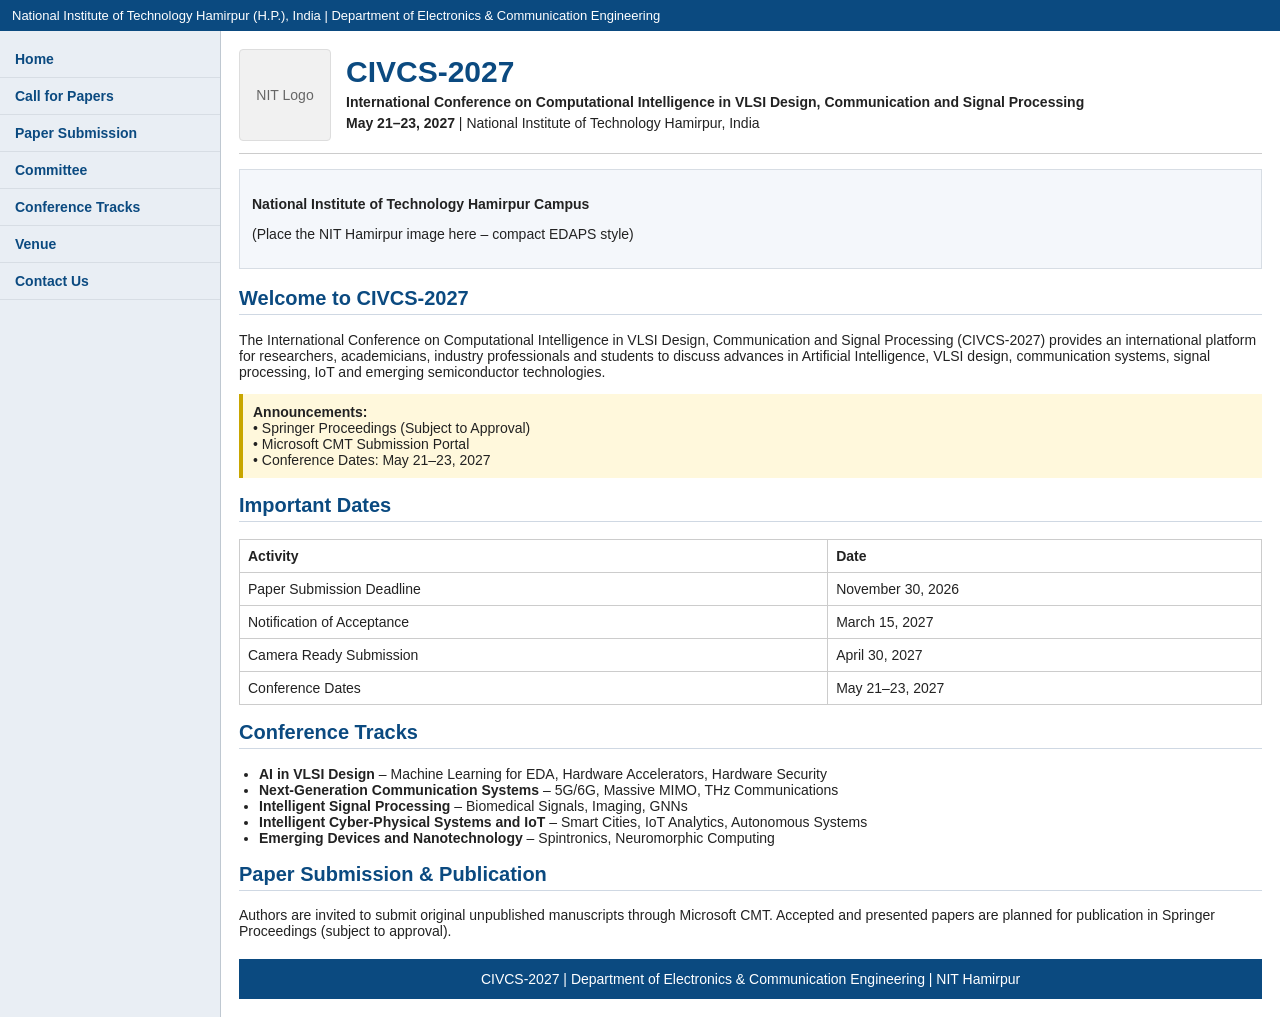
==== commit 7a62b7fc: "Add files via upload" ====
--- a/index.html
+++ b/index.html
@@ -1,17 +1,16 @@
 <!DOCTYPE html>
-<html><head>
+<html>
+<head>
 <title>CIVCS-2027</title>
 <link rel="stylesheet" href="css/style.css">
-</head><body>
+</head>
+<body>
 
-<div class="header">
-<h1>CIVCS-2027</h1>
-<p><strong>International Conference on Computational Intelligence in VLSI Design, Communication and Signal Processing</strong></p>
-<p>May 21–23, 2027 | National Institute of Technology Hamirpur, Himachal Pradesh, India</p>
-<p>Department of Electronics & Communication Engineering</p>
+<div class="topbar">
+National Institute of Technology Hamirpur (H.P.), India | Department of Electronics & Communication Engineering
 </div>
 
-<div class="container">
+<div class="wrapper">
 
 <div class="sidebar">
 <a href="index.html">Home</a>
@@ -20,76 +19,70 @@
 <a href="committee.html">Committee</a>
 <a href="tracks.html">Conference Tracks</a>
 <a href="venue.html">Venue</a>
-<a href="contact.html">Contact</a>
+<a href="contact.html">Contact Us</a>
 </div>
 
-<div class="content">
+<div class="main">
+
+<div class="header">
+<div class="logo">NIT Logo</div>
+
+<div class="title">
+<h1>CIVCS-2027</h1>
+<p><strong>International Conference on Computational Intelligence in VLSI Design, Communication and Signal Processing</strong></p>
+<p><strong>May 21–23, 2027</strong> | National Institute of Technology Hamirpur, India</p>
+</div>
+</div>
+
+<div class="hero">
+<p><strong>National Institute of Technology Hamirpur Campus</strong></p>
+<p>(Place the NIT Hamirpur image here – compact EDAPS style)</p>
+</div>
 
 <h2>Welcome to CIVCS-2027</h2>
 <p>
-The International Conference on Computational Intelligence in VLSI Design, Communication and Signal Processing (CIVCS-2027),
-to be held at National Institute of Technology Hamirpur, India during May 21–23, 2027, aims to bring together researchers,
-academicians, industry professionals, and students working at the intersection of Artificial Intelligence, semiconductor technology,
-communication systems, signal processing, and intelligent cyber-physical systems.
-</p>
-<p>
-The conference seeks to provide an international platform for dissemination of cutting-edge research in AI-enabled VLSI design,
-next-generation communication systems, intelligent biomedical signal processing, emerging devices, nanotechnology, IoT and smart sensing systems.
+The International Conference on Computational Intelligence in VLSI Design, Communication and Signal Processing (CIVCS-2027)
+provides an international platform for researchers, academicians, industry professionals and students to discuss advances
+in Artificial Intelligence, VLSI design, communication systems, signal processing, IoT and emerging semiconductor technologies.
 </p>
 
 <div class="notice">
-<strong>Announcements</strong><br>
+<strong>Announcements:</strong><br>
 • Springer Proceedings (Subject to Approval)<br>
-• Microsoft CMT based submission system<br>
-• Conference Dates: May 21–23, 2027<br>
-• Venue: NIT Hamirpur, Himachal Pradesh, India
+• Microsoft CMT Submission Portal<br>
+• Conference Dates: May 21–23, 2027
 </div>
 
 <h2>Important Dates</h2>
 <table>
 <tr><th>Activity</th><th>Date</th></tr>
 <tr><td>Paper Submission Deadline</td><td>November 30, 2026</td></tr>
-<tr><td>Review Assignment</td><td>January 10, 2027</td></tr>
 <tr><td>Notification of Acceptance</td><td>March 15, 2027</td></tr>
 <tr><td>Camera Ready Submission</td><td>April 30, 2027</td></tr>
 <tr><td>Conference Dates</td><td>May 21–23, 2027</td></tr>
 </table>
 
 <h2>Conference Tracks</h2>
-<ol>
-<li><strong>AI in VLSI Design</strong><br>
-Machine Learning for EDA, Hardware Accelerators, PPA Optimisation, Hardware Security, Low-Power Circuit Design.</li><br>
+<ul>
+<li><strong>AI in VLSI Design</strong> – Machine Learning for EDA, Hardware Accelerators, Hardware Security</li>
+<li><strong>Next-Generation Communication Systems</strong> – 5G/6G, Massive MIMO, THz Communications</li>
+<li><strong>Intelligent Signal Processing</strong> – Biomedical Signals, Imaging, GNNs</li>
+<li><strong>Intelligent Cyber-Physical Systems and IoT</strong> – Smart Cities, IoT Analytics, Autonomous Systems</li>
+<li><strong>Emerging Devices and Nanotechnology</strong> – Spintronics, Neuromorphic Computing</li>
+</ul>
 
-<li><strong>Next-Generation Communication Systems</strong><br>
-AI-enabled 5G/6G Networks, Massive MIMO, Network Slicing, THz Communication Systems and ML-based Channel Estimation.</li><br>
-
-<li><strong>Intelligent Signal Processing</strong><br>
-Biomedical Signal Analysis, Medical Imaging, Adaptive Signal Processing and Graph Neural Networks.</li><br>
-
-<li><strong>Intelligent Cyber-Physical Systems and IoT</strong><br>
-Smart Cities, Industrial IoT, Autonomous Vehicles and Federated Learning for IoT.</li><br>
-
-<li><strong>Emerging Devices and Nanotechnology</strong><br>
-Spintronics, Neuromorphic Computing, 2D Materials and Quantum Dot Device Simulation.</li>
-</ol>
-
-<h2>Publication</h2>
+<h2>Paper Submission & Publication</h2>
 <p>
-Accepted and presented papers are planned to be published in Springer Proceedings (subject to approval)
-following a rigorous peer-review process.
+Authors are invited to submit original unpublished manuscripts through Microsoft CMT.
+Accepted and presented papers are planned for publication in Springer Proceedings (subject to approval).
 </p>
 
-<h2>Paper Submission</h2>
-<p>
-Authors are invited to submit original, unpublished manuscripts through Microsoft CMT.
-All submissions will undergo double-blind peer review with at least two independent reviewers.
-</p>
+<div class="footer">
+CIVCS-2027 | Department of Electronics & Communication Engineering | NIT Hamirpur
+</div>
 
 </div>
 </div>
 
-<footer>
-CIVCS-2027 | Department of Electronics & Communication Engineering | National Institute of Technology Hamirpur
-</footer>
-
-</body></html>+</body>
+</html>
--- a/css/style.css
+++ b/css/style.css
@@ -1,25 +1,46 @@
 
-body{font-family:Arial,Helvetica,sans-serif;margin:0;background:#f5f6f8;color:#222}
-.top-strip{background:#083b66;color:#fff;text-align:center;padding:10px;font-size:15px}
+body{margin:0;font-family:Verdana,Arial,sans-serif;background:#fff;color:#222;font-size:14px}
+.topbar{background:#0b4a80;color:#fff;padding:8px 12px;font-size:13px}
+.wrapper{display:flex;max-width:1280px;margin:0 auto}
+.sidebar{
+width:220px;background:#e9eef4;border-right:1px solid #bfc8d1;
+min-height:100vh;padding-top:10px
+}
+.sidebar a{
+display:block;padding:10px 15px;text-decoration:none;
+color:#0b4a80;border-bottom:1px solid #d7dde4;font-weight:bold
+}
+.sidebar a:hover{background:#dbe5ef}
+.main{flex:1;padding:18px}
+.header{
+display:flex;align-items:center;border-bottom:1px solid #ccc;
+padding-bottom:12px;margin-bottom:15px
+}
+.logo{
+width:90px;height:90px;border-radius:4px;
+background:#f1f1f1;display:flex;align-items:center;
+justify-content:center;color:#666;margin-right:15px;
+border:1px solid #ddd
+}
+.title h1{margin:0;color:#0b4a80;font-size:30px}
+.title p{margin:5px 0}
 .hero{
-height:460px;background:#123d6b;color:#fff;padding:30px 20px;
-display:flex;align-items:center;justify-content:center
+background:#f4f7fb;border:1px solid #d7dde4;padding:12px;
+margin-bottom:18px
 }
-.hero-wrap{display:flex;justify-content:space-between;align-items:center;max-width:1200px;width:100%}
-.logo-left img{height:110px}
-.hero-content{text-align:center;max-width:700px}
-.hero-content h1{font-size:60px;margin:0}
-.hero-content h2{font-size:32px;line-height:1.35}
-.right-badges{display:flex;flex-direction:column;gap:12px}
-.badge{background:rgba(255,255,255,.15);padding:12px;border-radius:8px}
-nav{background:#083b66;padding:14px;text-align:center}
-nav a{color:#fff;text-decoration:none;padding:12px;font-weight:bold}
-.container{max-width:1100px;margin:20px auto;background:#fff;padding:25px}
-.section-title{color:#083b66;border-bottom:2px solid #083b66;padding-bottom:8px}
-.notice{background:#fff7d6;padding:12px;border-left:5px solid #e6b800;margin:15px 0}
-.cards{display:grid;grid-template-columns:repeat(auto-fit,minmax(250px,1fr));gap:15px}
-.card{background:#eef4fa;padding:15px;border-left:4px solid #083b66}
+.hero img{width:100%;max-height:220px;object-fit:cover}
+h2{
+color:#0b4a80;font-size:20px;
+border-bottom:1px solid #cfd8e3;padding-bottom:4px
+}
+.notice{
+background:#fff8dc;border-left:4px solid #c8a600;
+padding:10px;margin:12px 0
+}
 table{border-collapse:collapse;width:100%}
-th,td{border:1px solid #ccc;padding:10px}
-.btn{display:inline-block;background:#083b66;color:#fff;padding:12px 18px;text-decoration:none;border-radius:4px}
-footer{background:#083b66;color:#fff;text-align:center;padding:20px}
+th,td{border:1px solid #ccc;padding:8px;text-align:left}
+.footer{
+background:#0b4a80;color:#fff;padding:12px;
+text-align:center;margin-top:20px
+}
+ul{padding-left:20px}
